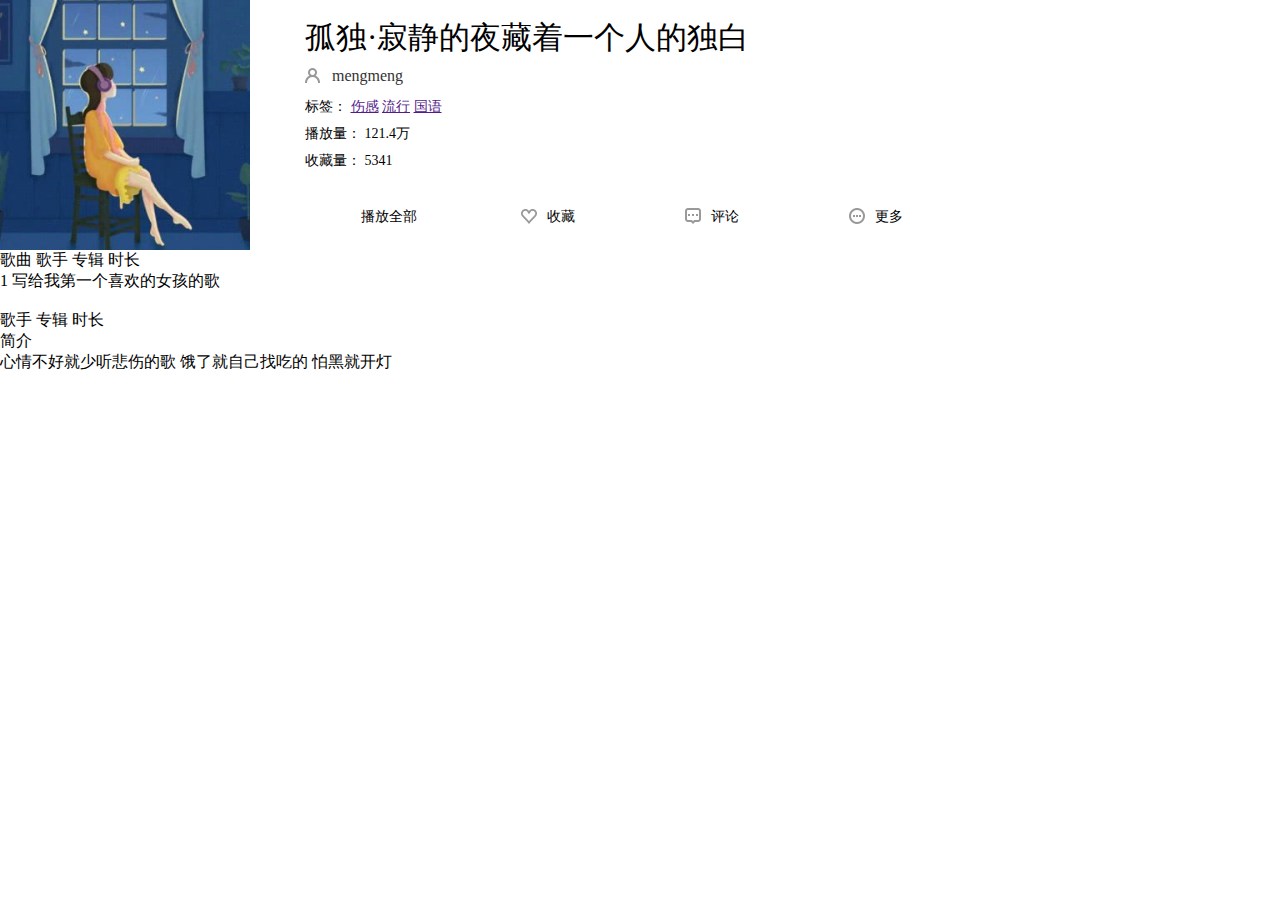
==== index.html @ f9630a02 "歌单落地页歌单info" ====
<!DOCTYPE html>
<html lang="en">
<head>
  <meta charset="UTF-8">
  <meta name="viewport" content="width=device-width, initial-scale=1.0">
  <title>QQ音乐-歌单</title>
  <link rel="stylesheet" href="./styles/paly-list.css">
</head>
<body>
  <div class="header"></div>

  <div class="container">
    <div class="song-list-info">
      <div class="cover"></div>
      <div class="info">
        <h1 class="song-list-name">孤独·寂静的夜藏着一个人的独白</h1>
        <p class="author">
          <i class="user-icon sprite-icon"></i>
          <span class="user-name"><a>mengmeng</a></span>
        </p>
        <div class="info-line">
          标签：
          <span class="value">
            <a href="">伤感</a>
            <a href="">流行</a>
            <a href="">国语</a>
          </span>
        </div>
        <div class="info-line">
          播放量：
          <span class="value">121.4万</span>
        </div>
        <div class="info-line">
          收藏量：
          <span class="value">5341</span>
        </div>
        <div class="button-line">
          <div class="btn">
            <i class="btn-icon player-icon sprite-icon"></i>
            <span class="btn-text">播放全部</span>
          </div>
          <div class="btn">
            <i class="btn-icon collect-icon sprite-icon"></i>
            <span class="btn-text">收藏</span>
          </div>
          <div class="btn">
            <i class="btn-icon comment-icon sprite-icon"></i>
            <span class="btn-text">评论</span>
          </div>
          <div class="btn">
            <i class="btn-icon more-icon sprite-icon"></i>
            <span class="btn-text">更多</span>
          </div>
        </div>
      </div>
    </div>
    <div class="song-list-content">
      <ul>
        <li>
          <span class="order"></span>
          <span class="song">歌曲</span>
          <span class="artist">歌手</span>
          <span class="album">专辑</span>
          <span class="time">时长</span>
        </li>
        <li>
          <span class="order">1</span>
          <span class="song">
            <span class="song-name">写给我第一个喜欢的女孩的歌</span>
            <i class="exclusive" title="独家"></i>
            <div class="menu-list">
              <a class="sprite-icon play-icon"></a>
              <a class="sprite-icon add-icon"></a>
              <a class="sprite-icon down-icon"></a>
              <a class="sprite-icon share-icon"></a>
            </div>
          </span>
          <span class="artist">歌手</span>
          <span class="album">专辑</span>
          <span class="time">时长</span>
        </li>
      </ul>
      <div class="desc">
        <p class="desc-title">简介</p>
        <p class="desc-content">心情不好就少听悲伤的歌 饿了就自己找吃的 怕黑就开灯</p>
      </div>
    </div>
  </div>

  <div class="footer"></div>
</body>
</html>
---- styles/paly-list.css ----
blockquote, body, button, dd, dl, dt, fieldset, form, h1, h2, h3, h4, h5, h6, hr, html, input, li, ol, p, pre, td, textarea, th, ul {
  margin: 0;
  padding: 0;
}
.sprite-icon{
  background-image: url(../images/icon_sprite.png);
  background-repeat: no-repeat;
  display: inline-block;
  vertical-align: -3px;
  margin-right: 6px;
}
  

.container{
  width: 1200px;
}
.song-list-info {
  position: relative;
}
.song-list-info::after{
  display: block;
  content: "";
  clear: both;
  height: 0;
  width: 0;
}
.song-list-info .cover {
  float: left;
  width: 250px;
  height: 250px;
  background-image: url(../images/300.jpg);
  background-size: cover;
  background-repeat: no-repeat;
  background-position: center center;
  margin-right: 55px;
}
.song-list-info .info{
  padding-top: 13px;
}
.song-list-info .info .song-list-name{
  color: #000;
  font-size: 31px;
  line-height: 50px;
  font-weight: 400;
  white-space: nowrap;
  overflow: hidden;
  text-overflow: ellipsis;
  max-width: 70%;
  margin-right: 10px;
}
.song-list-info .info .author{
  margin-bottom: 8px;
}
.song-list-info .info .author .user-name{
  color: #333;
  font-size: 16px;
}
.song-list-info .info .author .user-icon{
  display: inline-block;
  width: 16px;
  height: 16px;
  background-position: -20px -240px;
  margin: 5px 7px 0 0;
}
.song-list-info .info .info-line{
  height: 27px;
  line-height: 27px;
  width: 400px;
  white-space: nowrap;
  overflow: hidden;
  text-overflow: ellipsis;
  font-size: 14px;
}
.song-list-info .info .button-line{
  /* position: absolute; */
  /* bottom: 23px; */
  margin-top: 24px;
  font-size: 0;
}
.song-list-info .info .button-line .btn{
  display: inline-block;
  min-width: 122px;
  text-align: center;
  padding: 0 18px;

  border-radius: 2px;
  font-size: 14px;
  margin-right: 6px;

  height: 38px;
  line-height: 38px;
}
.song-list-info .info .button-line .btn .btn-icon{
  
}
.sprite-icon .player-icon{
  width: 13px;
  height: 16px;
  background-position: -80px -220px;
}
.sprite-icon.collect-icon{
  width: 16px;
  height: 16px;
  background-position: -60px 0;
  vertical-align: -4px;
}
.sprite-icon.comment-icon{
  width: 16px;
  height: 16px;
  background-position: -140px -120px;
}
.sprite-icon.more-icon{
  width: 16px;
  height: 16px;
  background-position: -20px -80px;
}
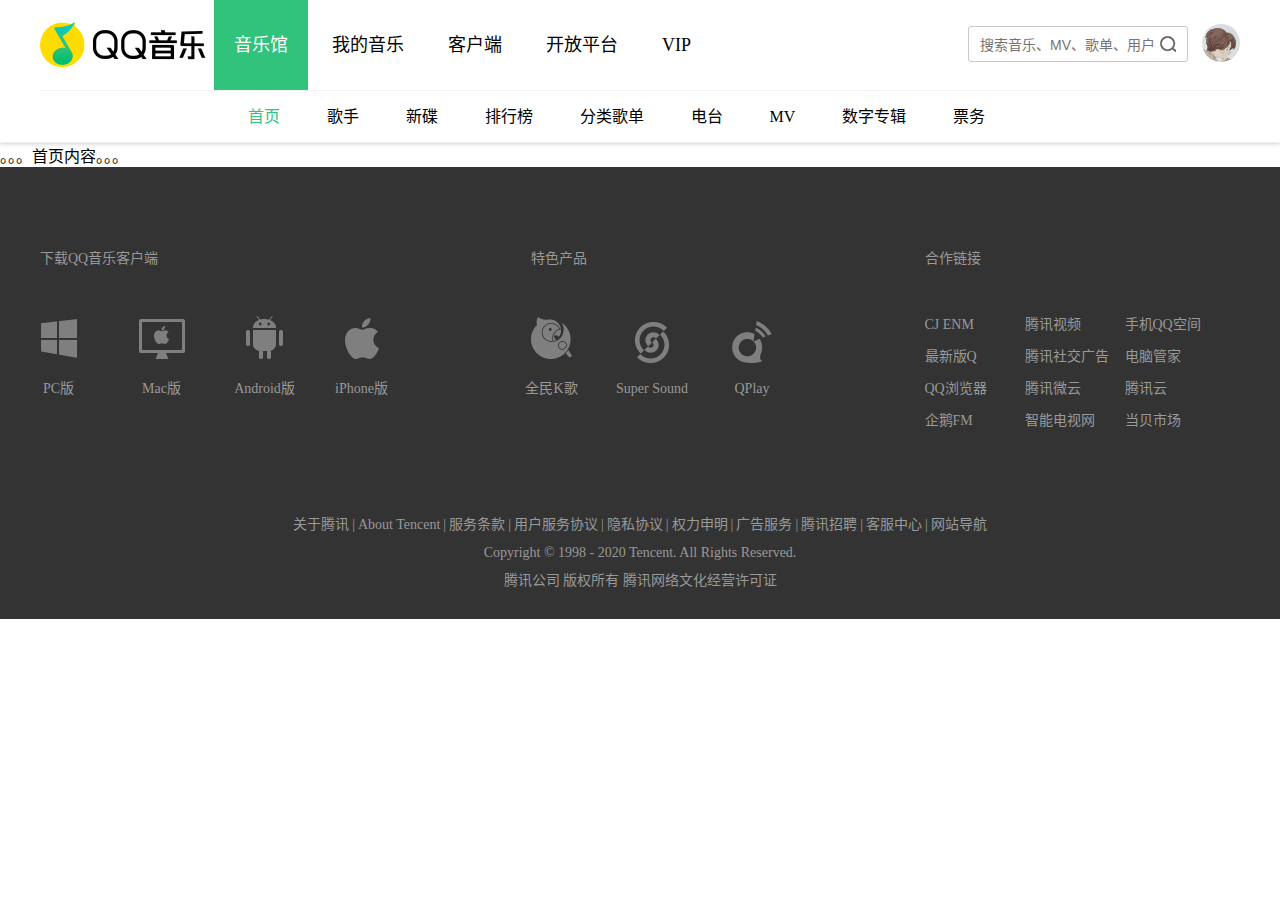
==== commit a317f811: "style btn" ====
--- a/index.html
+++ b/index.html
@@ -1,92 +1,119 @@
 <!DOCTYPE html>
-<html lang="en">
+<html lang="zh-CN">
 <head>
   <meta charset="UTF-8">
   <meta name="viewport" content="width=device-width, initial-scale=1.0">
-  <title>QQ音乐-歌单</title>
-  <link rel="stylesheet" href="./styles/paly-list.css">
+  <title>QQ音乐 | 爱生活-爱音乐</title>
+  <link rel="stylesheet" href="./styles/common.css">
+  <link rel="stylesheet" href="./styles/header.css">
+  <link rel="stylesheet" href="./styles/footer.css">
 </head>
 <body>
-  <div class="header"></div>
+  <nav>
+    <ol class="nav-container">
+      <li class="logo-container"></li>
+      <li class="selected">音乐馆</li>
+      <li>我的音乐</li>
+      <li>客户端</li>
+      <li>开放平台</li>
+      <li>VIP</li>
+      <div class="right-container">
+        <div class="search-container">
+          <input class="music-search" placeholder="搜索音乐、MV、歌单、用户"/>
+          <i class="search-icon"></i>
+        </div>
+        <span class="avatar"></span>
+      </div>
+    </ol>
+    <div class="second-banner">
+      <a href="" class="active">首页</a><a href="">歌手</a><a href="">新碟</a><a href="">排行榜</a><a href="">分类歌单</a><a href="">电台</a><a href="">MV</a><a href="">数字专辑</a><a href="">票务</a>
+    </div>
+  </nav>
 
   <div class="container">
-    <div class="song-list-info">
-      <div class="cover"></div>
-      <div class="info">
-        <h1 class="song-list-name">孤独·寂静的夜藏着一个人的独白</h1>
-        <p class="author">
-          <i class="user-icon sprite-icon"></i>
-          <span class="user-name"><a>mengmeng</a></span>
-        </p>
-        <div class="info-line">
-          标签：
-          <span class="value">
-            <a href="">伤感</a>
-            <a href="">流行</a>
-            <a href="">国语</a>
-          </span>
+    。。。首页内容。。。
+  </div>
+
+  <footer>
+    <div class="footer-container">
+      <div class="link">
+        <div class="block">
+          <h4>下载QQ音乐客户端</h4>
+          <div>
+            <ol class="app-list">
+              <li class="pc">
+                <i class="icon"></i>
+                <span>PC版</span>
+              </li>
+              <li class="mac">
+                <i class="icon"></i>
+                <span>Mac版</span>
+              </li>
+              <li class="android">
+                <i class="icon"></i>
+                <span>Android版</span>
+              </li>
+              <li class="iphone">
+                <i class="icon"></i>
+                <span>iPhone版</span>
+              </li>
+            </ol>
+          </div>
         </div>
-        <div class="info-line">
-          播放量：
-          <span class="value">121.4万</span>
+        <div class="block">
+          <h4>特色产品</h4>
+          <div>
+            <ol class="app-list">
+              <li class="k-song">
+                <i class="icon"></i>
+                <span>全民K歌</span>
+              </li>
+              <li class="super-sound">
+                <i class="icon"></i>
+                <span>Super Sound</span>
+              </li>
+              <li class="q-play">
+                <i class="icon"></i>
+                <span>QPlay</span>
+              </li>
+            </ol>
+          </div>
         </div>
-        <div class="info-line">
-          收藏量：
-          <span class="value">5341</span>
-        </div>
-        <div class="button-line">
-          <div class="btn">
-            <i class="btn-icon player-icon sprite-icon"></i>
-            <span class="btn-text">播放全部</span>
-          </div>
-          <div class="btn">
-            <i class="btn-icon collect-icon sprite-icon"></i>
-            <span class="btn-text">收藏</span>
-          </div>
-          <div class="btn">
-            <i class="btn-icon comment-icon sprite-icon"></i>
-            <span class="btn-text">评论</span>
-          </div>
-          <div class="btn">
-            <i class="btn-icon more-icon sprite-icon"></i>
-            <span class="btn-text">更多</span>
+        <div class="block">
+          <h4>合作链接</h4>
+          <div>
+            <ol class="link-list">
+              <li><a href="">CJ ENM</a></li>
+              <li><a href="">腾讯视频</a></li>
+              <li><a href="">手机QQ空间</a></li>
+              <li><a href="">最新版Q</a></li>
+              <li><a href="">腾讯社交广告</a></li>
+              <li><a href="">电脑管家</a></li>
+              <li><a href="">QQ浏览器</a></li>
+              <li><a href="">腾讯微云</a></li>
+              <li><a href="">腾讯云</a></li>
+              <li><a href="">企鹅FM</a></li>
+              <li><a href="">智能电视网</a></li>
+              <li><a href="">当贝市场</a></li>
+            </ol>
           </div>
         </div>
       </div>
-    </div>
-    <div class="song-list-content">
-      <ul>
-        <li>
-          <span class="order"></span>
-          <span class="song">歌曲</span>
-          <span class="artist">歌手</span>
-          <span class="album">专辑</span>
-          <span class="time">时长</span>
-        </li>
-        <li>
-          <span class="order">1</span>
-          <span class="song">
-            <span class="song-name">写给我第一个喜欢的女孩的歌</span>
-            <i class="exclusive" title="独家"></i>
-            <div class="menu-list">
-              <a class="sprite-icon play-icon"></a>
-              <a class="sprite-icon add-icon"></a>
-              <a class="sprite-icon down-icon"></a>
-              <a class="sprite-icon share-icon"></a>
-            </div>
-          </span>
-          <span class="artist">歌手</span>
-          <span class="album">专辑</span>
-          <span class="time">时长</span>
-        </li>
-      </ul>
-      <div class="desc">
-        <p class="desc-title">简介</p>
-        <p class="desc-content">心情不好就少听悲伤的歌 饿了就自己找吃的 怕黑就开灯</p>
+      <div class="about">
+        <p class="first-line">
+          <a href="">关于腾讯</a>|<a href="">About Tencent</a>|<a href="">服务条款</a>|<a href="">用户服务协议</a>|<a href="">隐私协议</a>|<a href="">权力申明</a>|<a href="">广告服务</a>|<a href="">腾讯招聘</a>|<a href="">客服中心</a>|<a href="">网站导航</a>
+        </p>
+        <p>
+          Copyright © 1998 - 2020 Tencent. All Rights Reserved.
+        </p>
+        <p>
+          <a href="">腾讯公司</a>
+          <a href="">版权所有</a>
+          <a href="">腾讯网络文化经营许可证</a>
+        </p>
       </div>
     </div>
-  </div>
+  </footer>
 
-  <div class="footer"></div>
 </body>
 </html>--- a/styles/common.css
+++ b/styles/common.css
@@ -0,0 +1,56 @@
+/* =============公共样式=========== */
+/* 基础样式 */
+html, body {
+  padding: 0;
+  margin: 0;
+  min-width: 1200px;
+}
+div, p, input, ul, ol, input, li, span, h1, h2, h3, h4, h5, h6, nav, footer, i {
+  box-sizing: border-box;
+  margin: 0;
+  padding: 0;
+  list-style: none;
+}
+/*  链接样式 */
+a, a:visited{
+  color: #000;
+  text-decoration: none;
+}
+a:hover, a:active, a.active{
+  color: #31c27c;
+}
+
+/* 雪碧图icon */
+.sprite-icon{
+  background-image: url(../images/icon_sprite.png);
+  background-repeat: no-repeat;
+  display: inline-block;
+  vertical-align: -3px;
+  margin-right: 6px;
+}
+
+/* 按钮*/
+.mm-btn{
+  padding: 0 18px;
+  font-size: 14px;
+  border-radius: 2px;
+  cursor: pointer;
+}
+.green-btn{
+  color: white;
+  border: 1px solid #31c27c;
+  background-color: #31c27c;
+}
+.green-btn:hover{
+  background-color: #2caf6f;
+  border-color: #2caf6f;
+}
+.white-btn{
+  border: 1px solid #c9c9c9;
+  color: #000;
+}
+.white-btn:hover{
+  background-color: #ededed;
+  color: #333;
+}
+
--- a/styles/header.css
+++ b/styles/header.css
@@ -0,0 +1,103 @@
+nav{
+  background: #fff;
+  position: sticky;
+  top: 0;
+  z-index: 2;
+  /* box-shadow: 0 0 20px rgba(255, 255, 255, 1); */
+  box-shadow: 0 0 5px rgba(100, 100, 100, 0.4);
+  border-bottom: 1px solid rgba(221, 221, 221, 0.5);
+}
+nav .nav-container{
+  width: 1200px;
+  height: 90px;
+  margin: 0 auto;
+}
+nav .nav-container .selected {
+  background-color: #31c27c;
+  color: #fff !important;
+}
+nav .nav-container .logo-container{
+  width: 170px;
+  vertical-align: top;
+  background-image: url(../images/qq-logo.png);
+  background-size: 170px 46px;
+  background-repeat: no-repeat;
+  background-position: 0 center;
+}
+nav .nav-container li{
+  display: inline-block;
+  height: 100%;
+  padding: 0 20px;
+  font-size: 18px;
+  line-height: 90px;
+  cursor: pointer;
+}
+nav .nav-container li:hover{
+  color: #31c27c;
+}
+nav .nav-container .right-container{
+  float: right;
+  height: 100%;
+  line-height: 90px;
+}
+nav .nav-container .right-container .search-container{
+  display: inline-block;
+  border: 1px solid #c9c9c9;
+  padding: 0 33px 0 11px;
+  line-height: 36px;
+  height: 36px;
+  margin-top: 26px;
+  position: relative;
+  border-radius: 3px;
+  background-color: #fff;
+}
+.search-container input{
+  width: 174px;
+  height: 36px;
+  border: 0 none;
+  font-size: 14px;
+  background: 0 0;
+  line-height: 1.5;
+  color: #000;
+  outline: none;
+
+}
+.search-container .search-icon{
+  display: inline-block;
+  position: absolute;
+  top: 50%;
+  right: 11px;
+  margin-top: -8px;
+  width: 16px;
+  height: 16px;
+  background-position: 0 -40px;
+  background-image: url(../images/icon_sprite.png);
+}
+.search-container input:focus {
+  outline-offset: -2px;
+}
+.right-container .avatar{
+  display: inline-block;
+  margin-top: 24px;
+  margin-left: 10px;
+  height: 38px;
+  width: 38px;
+  vertical-align: top;
+  background-image: url(../images/avatar.jpg);
+  background-size: cover;
+  border-radius: 50%;
+  cursor: pointer;
+}
+nav .second-banner {
+  border-top: 1px solid #f2f2f2;
+  line-height: 51px;
+  width: 1200px;
+  margin: 0 auto;
+  text-align: center;
+}
+nav .second-banner a{
+  display: inline-block;
+  height: 50px;
+  line-height: 50px;
+  margin-right: 47px;
+}--- a/styles/footer.css
+++ b/styles/footer.css
@@ -0,0 +1,127 @@
+footer{
+  background-color: #333;
+  color: #999;
+  font-size: 14px;
+}
+footer a,footer a:visited {
+  color: #999;
+}
+footer a:hover, a:active {
+  color: #31c27c;
+}
+footer .footer-container{
+  width: 1200px;
+  margin: 0 auto;
+}
+
+.link .block{
+  display: inline-block;
+  vertical-align: top;
+}
+.link .block h4{
+  padding: 80px 0 46px;
+  font-weight: normal;
+}
+.app-list li:hover{
+  color: #31c27c;
+}
+.app-list .icon{
+  height: 48px;
+  display: inline-block;
+  margin: 0 29px 12px;
+  background-image: url(../images/footer.png);
+}
+.app-list .pc, .app-list .k-song{
+  margin-left: -29px;
+}
+.app-list {
+  margin-right: 120px;
+}
+.app-list li{
+  display: inline-block;
+}
+.app-list i {
+  display: block;
+}
+.app-list span {
+  display: block;
+  text-align: center;
+}
+
+.app-list li.pc .icon{
+  width: 37px;
+  background-position: -2px 0;
+}
+.app-list li.pc:hover .icon{
+  background-position: -2px -49px;
+}
+.app-list li.mac .icon{
+  width: 46px;
+  background-position: -92px 0;
+}
+.app-list li.mac:hover .icon{
+  background-position: -92px -49px;
+}
+
+.app-list li.android .icon{
+  width: 37px;
+  background-position: -190px 0;
+}
+.app-list li.android:hover .icon{
+  background-position: -190px -49px;
+}
+
+.app-list li.iphone .icon{
+  width: 34px;
+  background-position: -279px 0;
+}
+.app-list li.iphone:hover .icon{
+  background-position: -279px -49px;
+}
+
+.app-list li.k-song .icon{
+  width: 41px;
+  background-position: -370px 0;
+}
+.app-list li.k-song:hover .icon{
+  background-position: -370px -49px;
+}
+
+.app-list li.super-sound .icon{
+  width: 37px;
+  background-position: -463px 0;
+}
+.app-list li.super-sound:hover .icon{
+  background-position: -463px -49px;
+}
+
+.app-list li.q-play .icon{
+  width: 40px;
+  background-position: -563px 0;
+}
+.app-list li.q-play:hover .icon{
+  background-position: -563px -49px;
+}
+
+footer .link-list {
+  width: 300px;
+  font-size: 0;
+}
+footer .link-list li{
+  font-size: 14px;
+  display: inline-block;
+  width: 100px;
+  margin-bottom: 12px;
+}
+
+
+footer .about{
+  margin-top: 46px;
+  padding: 24px 0;
+  text-align: center;
+  line-height: 28px;
+}
+footer .about .first-line a{
+  /* display: inline-block; */
+  margin: 0 3px;
+}
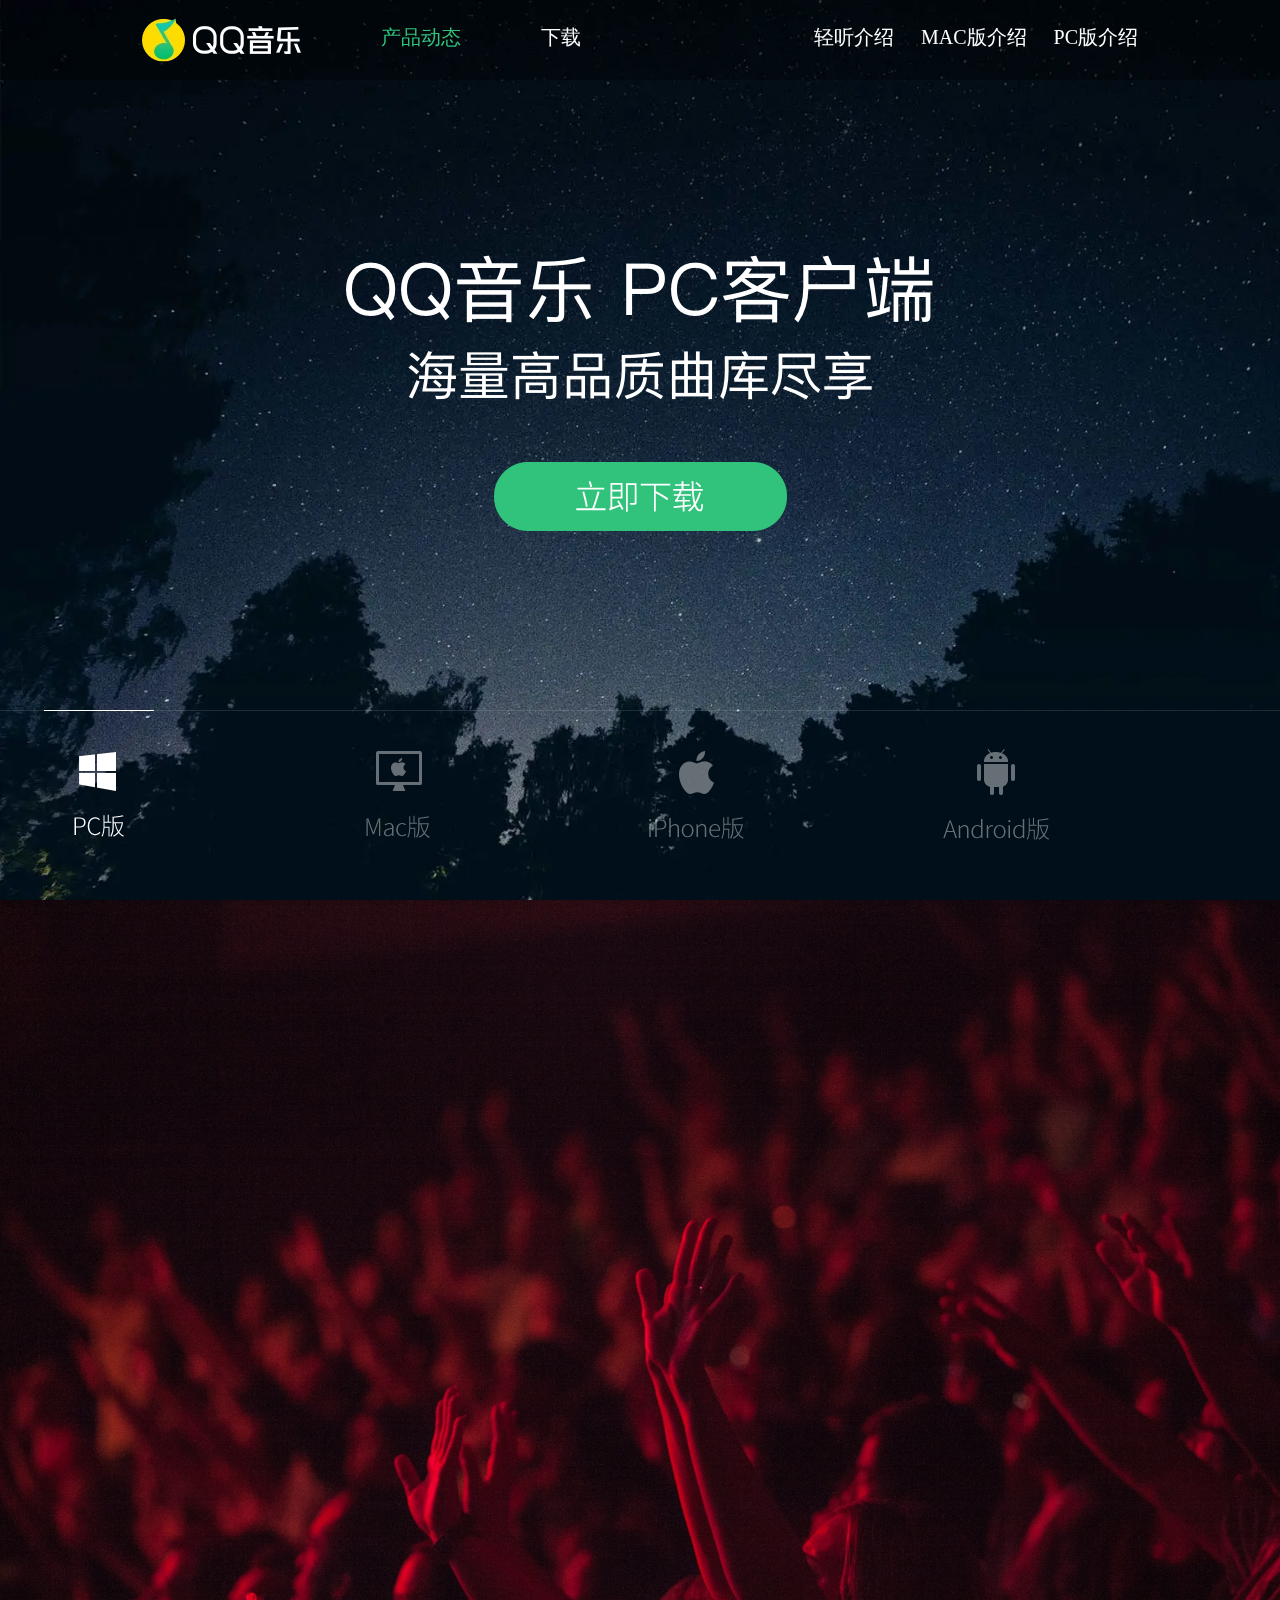
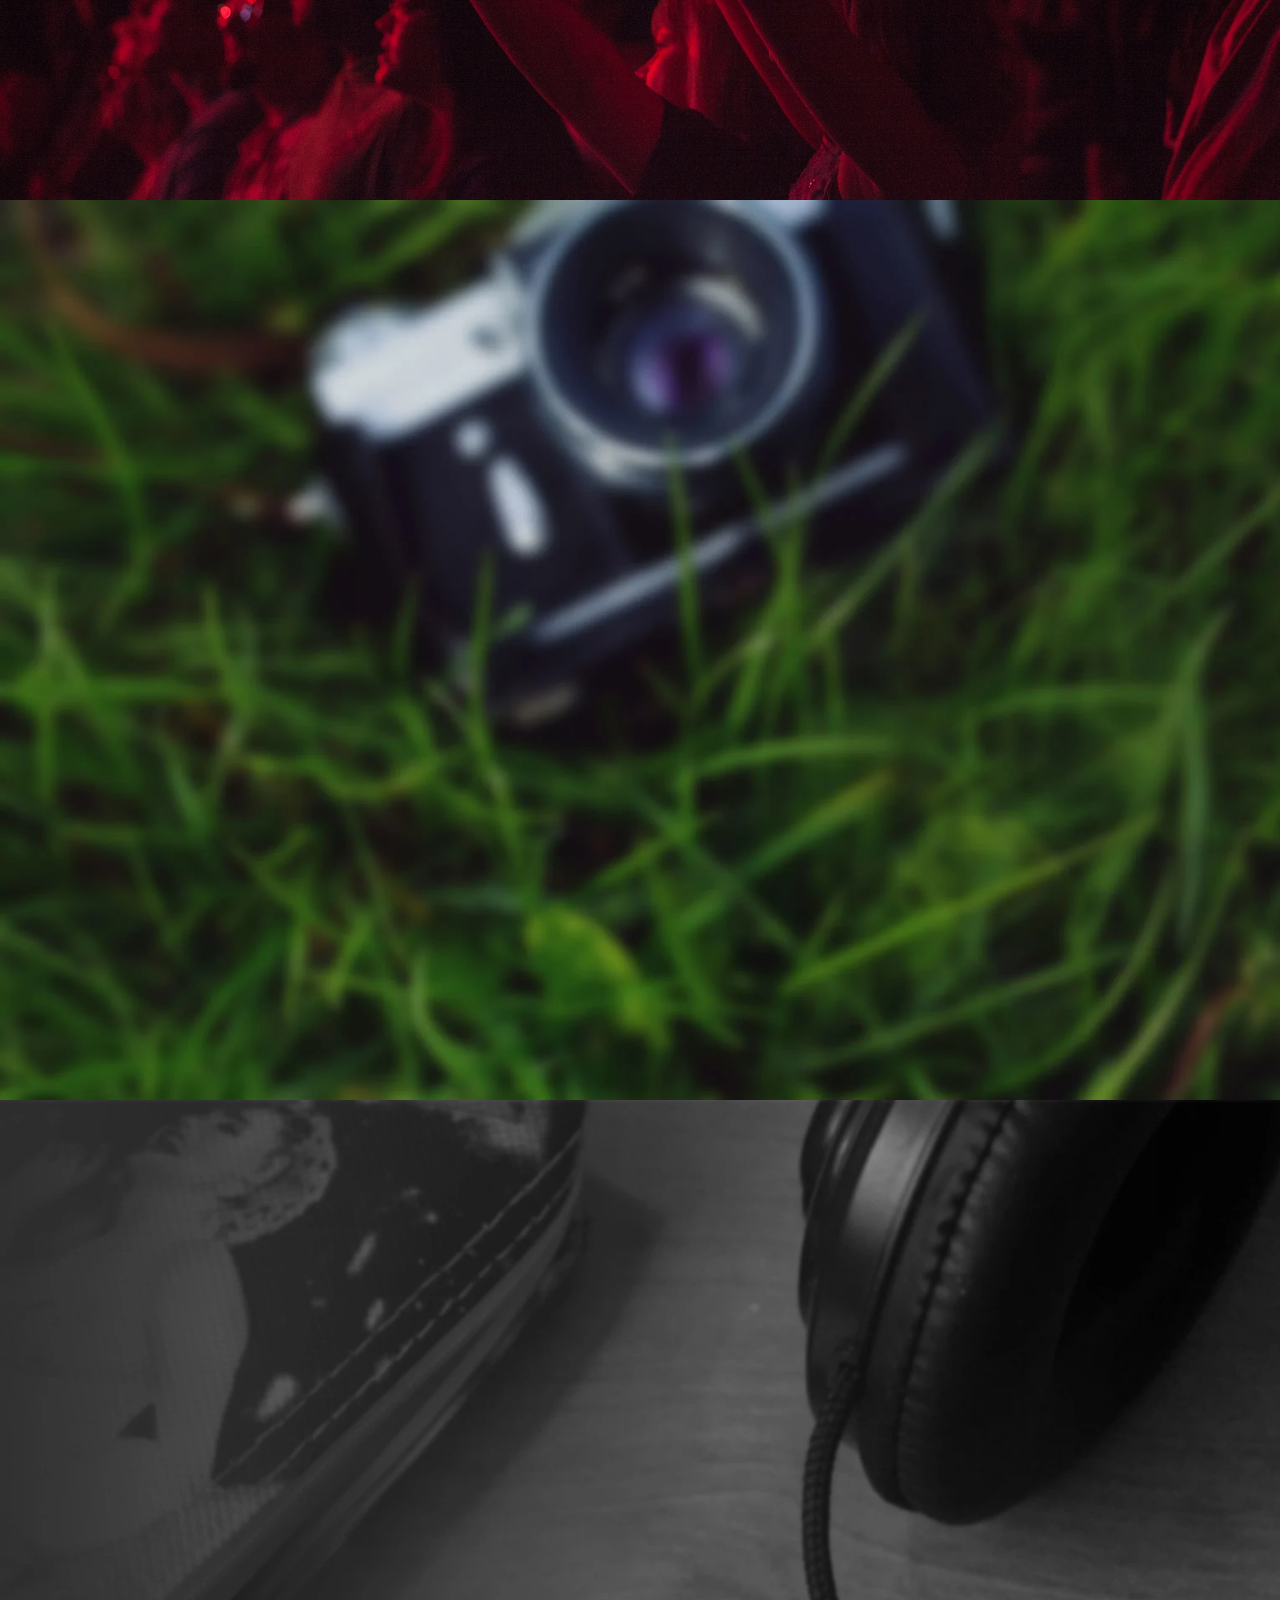
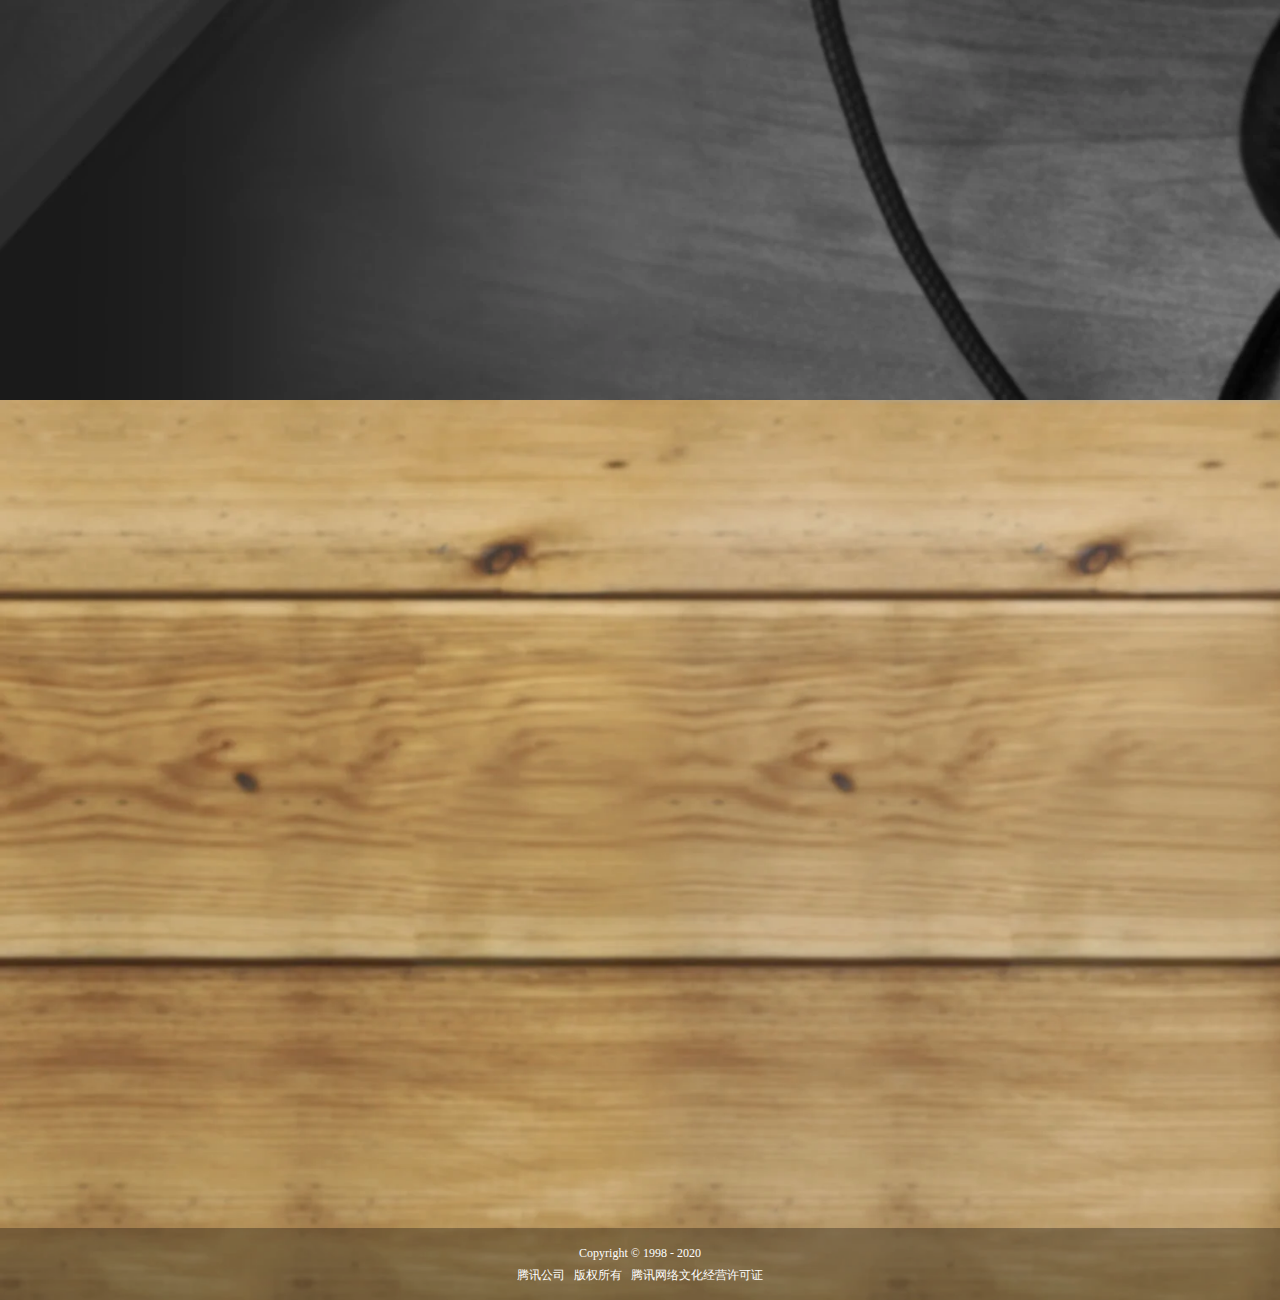
==== commit de06df8b: "下载页首屏完成" ====
--- a/index.html
+++ b/index.html
@@ -1,119 +1,46 @@
 <!DOCTYPE html>
-<html lang="zh-CN">
+<html lang="en">
 <head>
   <meta charset="UTF-8">
   <meta name="viewport" content="width=device-width, initial-scale=1.0">
-  <title>QQ音乐 | 爱生活-爱音乐</title>
+  <title>QQ音乐下载</title>
   <link rel="stylesheet" href="./styles/common.css">
-  <link rel="stylesheet" href="./styles/header.css">
-  <link rel="stylesheet" href="./styles/footer.css">
+  <link rel="stylesheet" href="./styles/index.css">
 </head>
 <body>
-  <nav>
-    <ol class="nav-container">
-      <li class="logo-container"></li>
-      <li class="selected">音乐馆</li>
-      <li>我的音乐</li>
-      <li>客户端</li>
-      <li>开放平台</li>
-      <li>VIP</li>
-      <div class="right-container">
-        <div class="search-container">
-          <input class="music-search" placeholder="搜索音乐、MV、歌单、用户"/>
-          <i class="search-icon"></i>
-        </div>
-        <span class="avatar"></span>
-      </div>
-    </ol>
-    <div class="second-banner">
-      <a href="" class="active">首页</a><a href="">歌手</a><a href="">新碟</a><a href="">排行榜</a><a href="">分类歌单</a><a href="">电台</a><a href="">MV</a><a href="">数字专辑</a><a href="">票务</a>
+  <div class="header">
+    <div class="menu-container">
+      <a class="top-logo"></a>
+      <a class="menu-nav green">产品动态</a>
+      <a class="menu-nav">下载</a>
+      <a class="menu-home">PC版介绍</a>
+      <a class="menu-home">MAC版介绍</a>
+      <a class="menu-home">轻听介绍</a>
     </div>
-  </nav>
-
-  <div class="container">
-    。。。首页内容。。。
   </div>
-
-  <footer>
-    <div class="footer-container">
-      <div class="link">
-        <div class="block">
-          <h4>下载QQ音乐客户端</h4>
-          <div>
-            <ol class="app-list">
-              <li class="pc">
-                <i class="icon"></i>
-                <span>PC版</span>
-              </li>
-              <li class="mac">
-                <i class="icon"></i>
-                <span>Mac版</span>
-              </li>
-              <li class="android">
-                <i class="icon"></i>
-                <span>Android版</span>
-              </li>
-              <li class="iphone">
-                <i class="icon"></i>
-                <span>iPhone版</span>
-              </li>
-            </ol>
-          </div>
-        </div>
-        <div class="block">
-          <h4>特色产品</h4>
-          <div>
-            <ol class="app-list">
-              <li class="k-song">
-                <i class="icon"></i>
-                <span>全民K歌</span>
-              </li>
-              <li class="super-sound">
-                <i class="icon"></i>
-                <span>Super Sound</span>
-              </li>
-              <li class="q-play">
-                <i class="icon"></i>
-                <span>QPlay</span>
-              </li>
-            </ol>
-          </div>
-        </div>
-        <div class="block">
-          <h4>合作链接</h4>
-          <div>
-            <ol class="link-list">
-              <li><a href="">CJ ENM</a></li>
-              <li><a href="">腾讯视频</a></li>
-              <li><a href="">手机QQ空间</a></li>
-              <li><a href="">最新版Q</a></li>
-              <li><a href="">腾讯社交广告</a></li>
-              <li><a href="">电脑管家</a></li>
-              <li><a href="">QQ浏览器</a></li>
-              <li><a href="">腾讯微云</a></li>
-              <li><a href="">腾讯云</a></li>
-              <li><a href="">企鹅FM</a></li>
-              <li><a href="">智能电视网</a></li>
-              <li><a href="">当贝市场</a></li>
-            </ol>
-          </div>
-        </div>
-      </div>
-      <div class="about">
-        <p class="first-line">
-          <a href="">关于腾讯</a>|<a href="">About Tencent</a>|<a href="">服务条款</a>|<a href="">用户服务协议</a>|<a href="">隐私协议</a>|<a href="">权力申明</a>|<a href="">广告服务</a>|<a href="">腾讯招聘</a>|<a href="">客服中心</a>|<a href="">网站导航</a>
-        </p>
-        <p>
-          Copyright © 1998 - 2020 Tencent. All Rights Reserved.
-        </p>
-        <p>
-          <a href="">腾讯公司</a>
-          <a href="">版权所有</a>
-          <a href="">腾讯网络文化经营许可证</a>
-        </p>
-      </div>
+  <div class="full-screen first">
+    <h2 class="mod-title download-sprite"></h2>
+    <a class="download-sprite btn"></a>
+    <div class="download-list">
+      <div class="divider"></div>
+      <a class="down-btn download-sprite win-btn current"></a>
+      <a class="down-btn download-sprite mac-btn"></a>
+      <a class="down-btn download-sprite iphone-btn"></a>
+      <a class="down-btn download-sprite android-btn"></a>
     </div>
-  </footer>
-
+  </div>
+  <div class="full-screen count"></div>
+  <div class="full-screen share"></div>
+  <div class="full-screen recommend"></div>
+  <div class="full-screen platform">
+    <div class="footer">
+      <p>Copyright © 1998 - 2020</p>
+      <p>
+        腾讯公司
+        <a>版权所有</a>
+        <a>腾讯网络文化经营许可证</a>
+      </p>
+    </div>
+  </div>
 </body>
 </html>--- a/styles/common.css
+++ b/styles/common.css
@@ -15,6 +15,7 @@
 a, a:visited{
   color: #000;
   text-decoration: none;
+  cursor: pointer;
 }
 a:hover, a:active, a.active{
   color: #31c27c;
@@ -27,6 +28,9 @@
   display: inline-block;
   vertical-align: -3px;
   margin-right: 6px;
+}
+.list-menu-icon{
+  background-image: url(../images/icon_list_menu.png);
 }
 
 /* 按钮*/
@@ -54,3 +58,44 @@
   color: #333;
 }
 
+/* 下载浮窗样式 */
+.pop-guide{
+  position: fixed;
+  top: 164px;
+  right: 40px;
+  z-index: 1001;
+  padding: 18px;
+  border-radius: 4px;
+  box-shadow: 0 3px 5px rgba(0,0,0,.07);
+  background-color: #fff;
+}
+.pop-guide .popup-guide-logo{
+  display: block;
+  margin: 0 auto 9px;
+  width: 102px;
+}
+.pop-guide .popup-guide-txt{
+  margin-bottom: 10px;
+  font-size: 16px;
+  color: #a6a6a6;
+  text-align: center;
+}
+.pop-guide .green-btn{
+  text-align: center;
+  display: block;
+  margin: 0 auto;
+  width: 130px;
+  height: 26px;
+  border-radius: 26px;
+  line-height: 26px;
+  font-size: 15px;
+}
+.pop-guide .green-btn .sprite-icon{
+  display: inline-block;
+  margin-right: 4px;
+  vertical-align: -1px;
+  width: 13px;
+  height: 14px;
+  background-position: -160px -320px;
+}
+
--- a/styles/index.css
+++ b/styles/index.css
@@ -0,0 +1,165 @@
+html, body{
+  height: 100%;
+  width: 100%;
+}
+.full-screen{
+  height: 100%;
+  min-height: 600px;
+  width: 100%;
+  background-size: cover;
+  position: relative;
+}
+a{
+  color: white;
+}
+.download-sprite{
+  background-image: url(../images/download/download-sprite.png);
+}
+.green{
+  color: #31c27c;
+}
+.first{
+  background-image: url(../images/download/banner_pc.webp);
+}
+.count{
+  background-image: url(../images/download/8628.jpg);
+}
+.share{
+  background-image: url(../images/download/bg_lyric.webp);
+}
+.recommend{
+  background-image: url(../images/download/bg_like.webp);
+}
+.platform{
+  background-image: url(../images/download/bg_synchro.webp);
+}
+.header{
+  position: fixed;
+  top: 0;
+  left: 0;
+  width: 100%;
+  height: 80px;
+  background: rgba(0,0,0,.3);
+  z-index: 3;
+  color: white;
+}
+.header .menu-container{
+  position: relative;
+  margin: 17px auto;
+  width: 996px;
+  height: 46px;
+}
+.header .top-logo{
+  display: block;
+  float: left;
+  width: 159px;
+  height: 46px;
+  margin-right: 80px;
+  background: url(../images/logo.webp) 0 0 no-repeat;
+}
+.header .menu-nav{
+  float: left;
+  font-size: 20px;
+  margin-right: 80px;
+  line-height: 40px;
+}
+.header .menu-home{
+  float: right;
+  display: block;
+  float: right;
+  margin-left: 27px;
+  line-height: 40px;
+  font-size: 20px;
+}
+.footer{
+  position: absolute;
+  background: rgba(0,0,0,.3);
+  bottom: 0;
+  width: 100%;
+  height: 72px;
+  padding: 14px 0;
+}
+.footer p{
+  text-align: center;
+  height: 22px;
+  line-height: 22px;
+  color: white;
+  font-size: 12px;
+}
+.footer p a{
+  margin-left: 6px;
+}
+
+.first .mod-title{
+  position: absolute;
+  top: 50%;
+  left: 50%;
+  margin-left: -294px;
+  margin-top: -195px;
+  width: 587px;
+  height: 145px;
+  background-position: 0 -312px;
+}
+.first .btn{
+  position: absolute;
+  top: 50%;
+  left: 50%;
+  margin-top: 12px;
+  margin-left: -146px;
+  width: 293px;
+  height: 69px;
+  text-indent: -99em;
+  z-index: 9;
+  background-position: -416px -859px;
+}
+.first .download-list{
+  position: absolute;
+  bottom: 0;
+  left: 0;
+  width: 100%;
+  height: 190px;
+  text-align: center;
+}
+.download-list .divider{
+  position: absolute;
+  top: 0;
+  left: 0;
+  width: 100%;
+  height: 1px;
+  background-color: #fff;
+  opacity: .12;
+}
+.download-list .down-btn{
+  position: relative;
+  display: inline-block;
+  width: 110px;
+  height: 170px;
+  margin-right: 185px;
+  vertical-align: top;
+  opacity: .4;
+}
+.download-list .down-btn.current{
+  opacity: 1;
+}
+.download-list .down-btn.current::after{
+  position: absolute;
+  display: block;
+  content: "";
+  top: 0;
+  left: 0;
+  width: 100%;
+  height: 1px;
+  background-color: #fff;
+}
+.down-btn.win-btn{
+  background-position: -366px -940px;
+}
+.down-btn.mac-btn{
+  background-position: -244px -940px;
+}
+.down-btn.iphone-btn{
+  background-position: -122px -940px;
+}
+.down-btn.android-btn{
+  background-position: 0 -940px;
+}
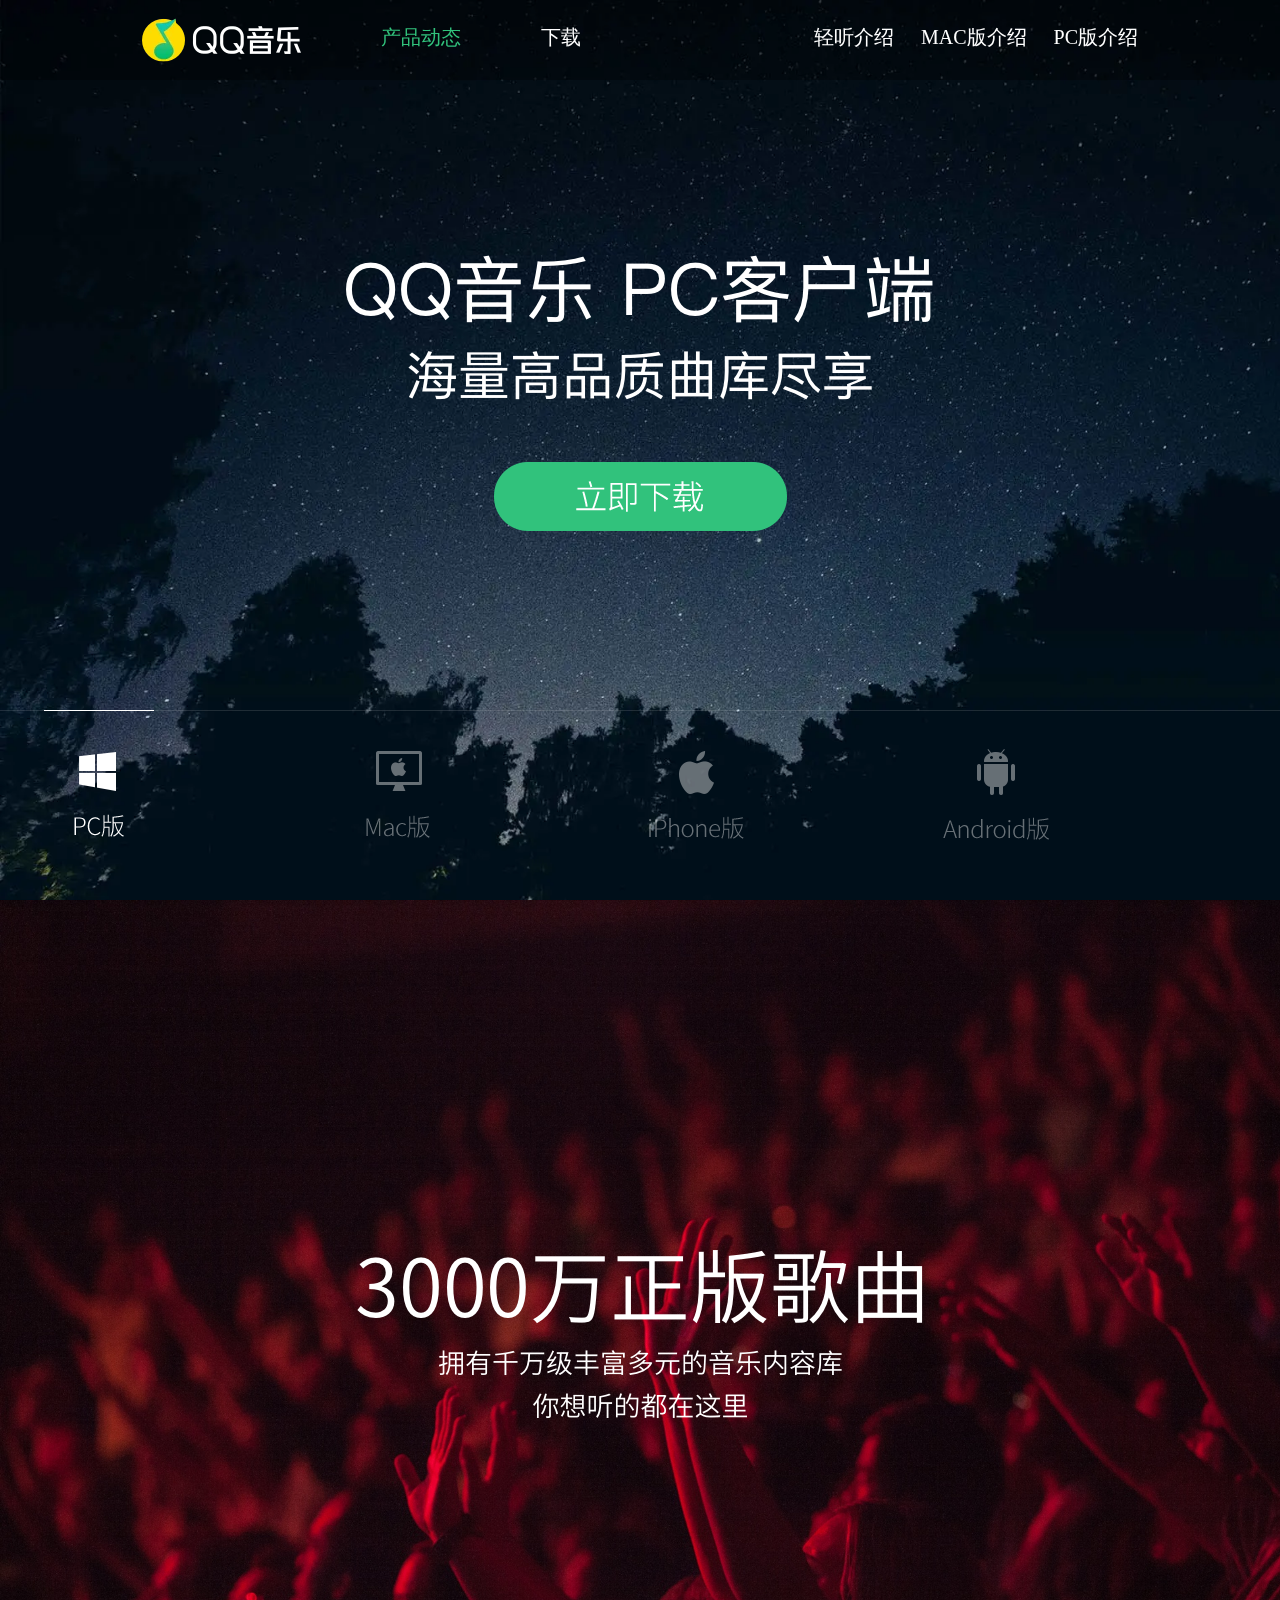
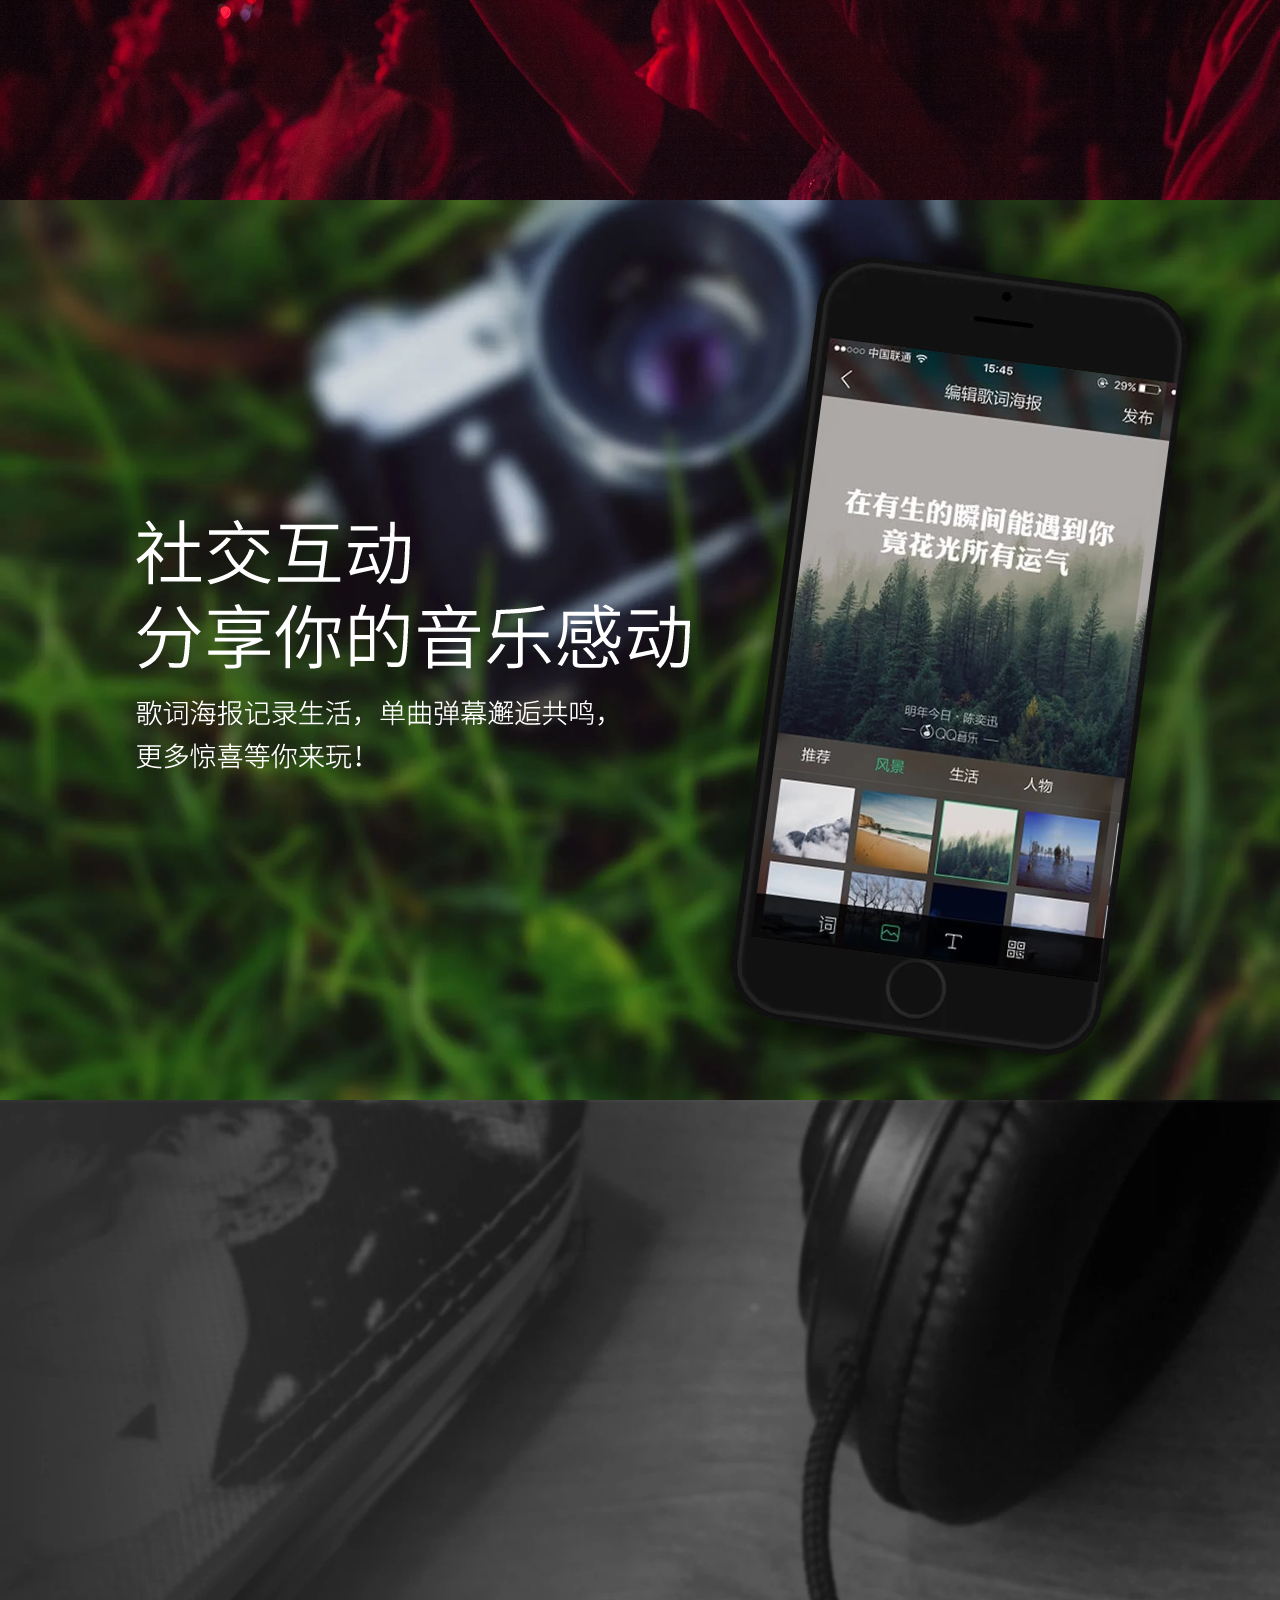
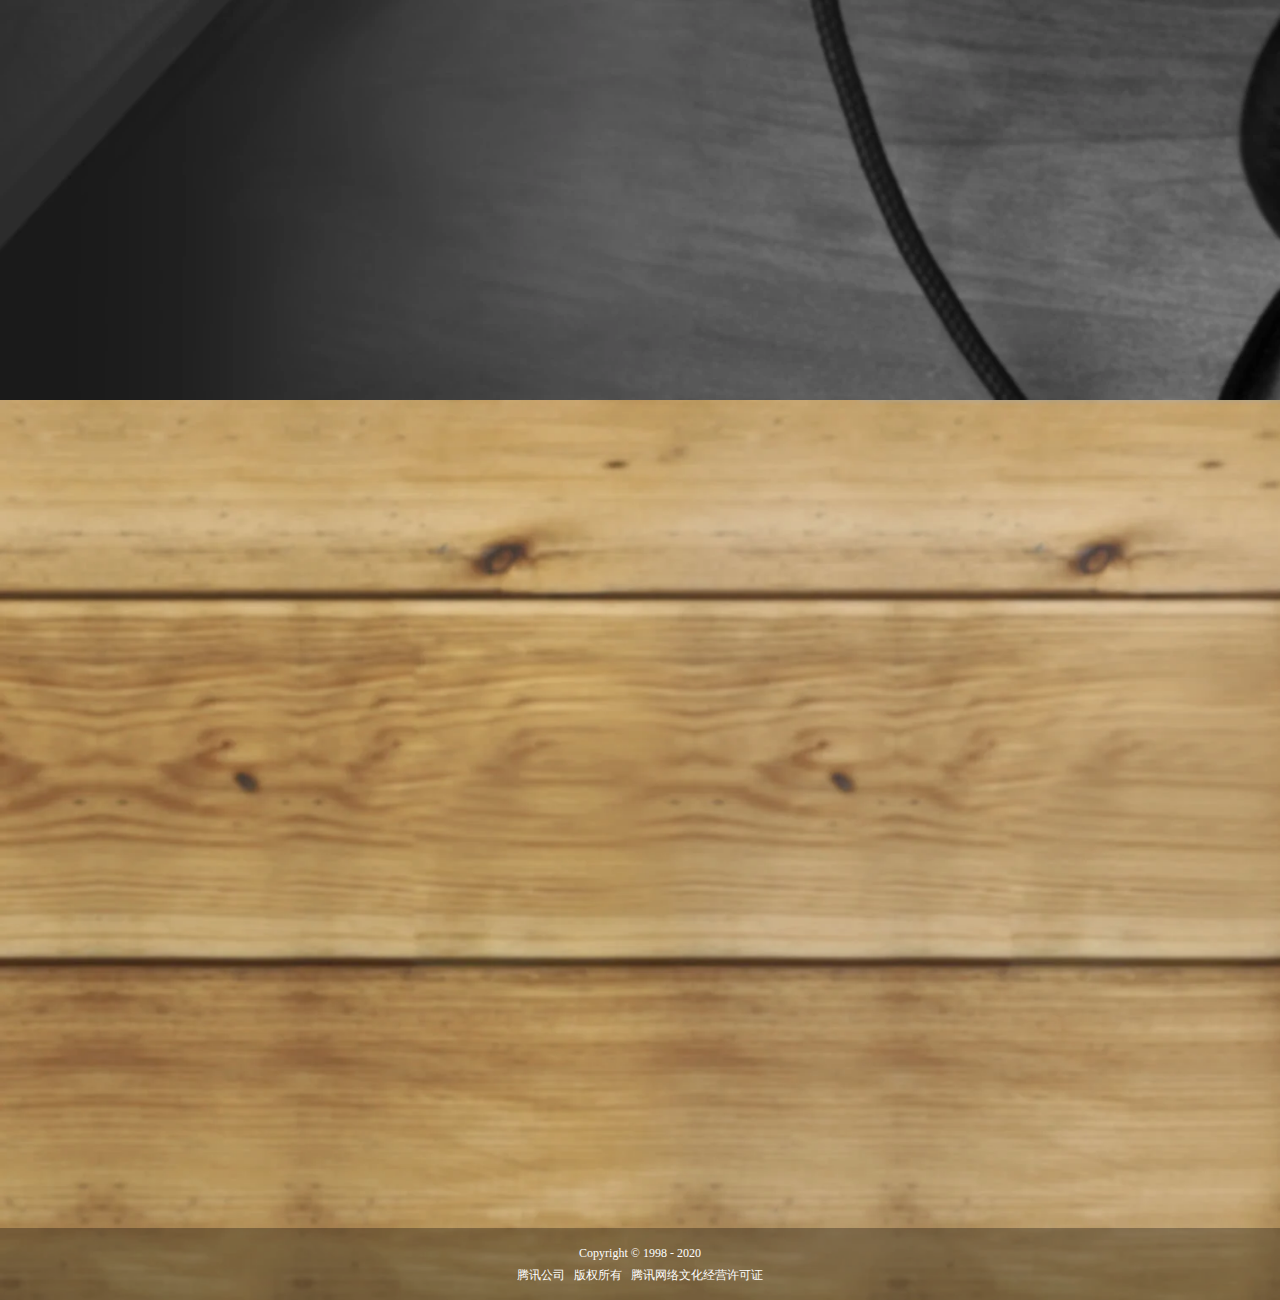
==== commit 5cca12df: "下载页第二、三屏完成" ====
--- a/index.html
+++ b/index.html
@@ -29,8 +29,18 @@
       <a class="down-btn download-sprite android-btn"></a>
     </div>
   </div>
-  <div class="full-screen count"></div>
-  <div class="full-screen share"></div>
+  <div class="full-screen count">
+    <h2 class="download-sprite count-title"></h2>
+    <p class="download-sprite count-desc"></p>
+  </div>
+  <div class="full-screen share">
+    <h2 class="download-sprite share-title"></h2>
+    <p class="download-sprite share-desc"></p>
+    <div class="phone-container">
+      <div class="phone"></div>
+      <div class="lyric"></div>
+    </div>
+  </div>
   <div class="full-screen recommend"></div>
   <div class="full-screen platform">
     <div class="footer">
--- a/styles/index.css
+++ b/styles/index.css
@@ -40,7 +40,7 @@
   width: 100%;
   height: 80px;
   background: rgba(0,0,0,.3);
-  z-index: 3;
+  z-index: 10086;
   color: white;
 }
 .header .menu-container{
@@ -138,7 +138,8 @@
   vertical-align: top;
   opacity: .4;
 }
-.download-list .down-btn.current{
+.download-list .down-btn.current,
+.download-list .down-btn:hover{
   opacity: 1;
 }
 .download-list .down-btn.current::after{
@@ -163,3 +164,71 @@
 .down-btn.android-btn{
   background-position: 0 -940px;
 }
+
+.count .count-title{
+  position: absolute;
+  top: 50%;
+  left: 50%;
+  margin-left: -283px;
+  margin-top: -100px;
+  width: 566px;
+  height: 74px;
+  background-position: -556px -630px;
+}
+.count .count-desc{
+  position: absolute;
+  top: 50%;
+  left: 50%;
+  margin-top: 0;
+  margin-left: -202px;
+  width: 404px;
+  height: 69px;
+  background-position: 0 -859px;
+}
+
+.share .share-title{
+  position: absolute;
+  top: 50%;
+  left: 50%;
+  margin-left: -504px;
+  margin-top: -130px;
+  width: 554px;
+  height: 149px;
+  background-position: 0 -469px;
+}
+.share .share-desc{
+  position: absolute;
+  top: 50%;
+  left: 50%;
+  margin-left: -504px;
+  margin-top: 50px;
+  width: 468px;
+  height: 69px;
+  background-position: -636px -493px;
+}
+.share .phone-container{
+  position: absolute;
+  top: 50%;
+  left: 50%;
+  margin-left: 50px;
+  margin-top: -430px;
+  width: 580px;
+  height: 892px;
+}
+.share .phone-container .phone{
+  position: absolute;
+  top: 0;
+  left: 0;
+  width: 580px;
+  height: 892px;
+  background-image: url(../images/download/lyric_phonebox.webp);
+}
+.share .phone-container .lyric{
+  position: absolute;
+  transform: rotate(7.5deg);
+  top: 138px;
+  left: 99px;
+  width: 350px;
+  height: 604px;
+  background-image: url(../images/download/lyric_phone2.webp);
+}
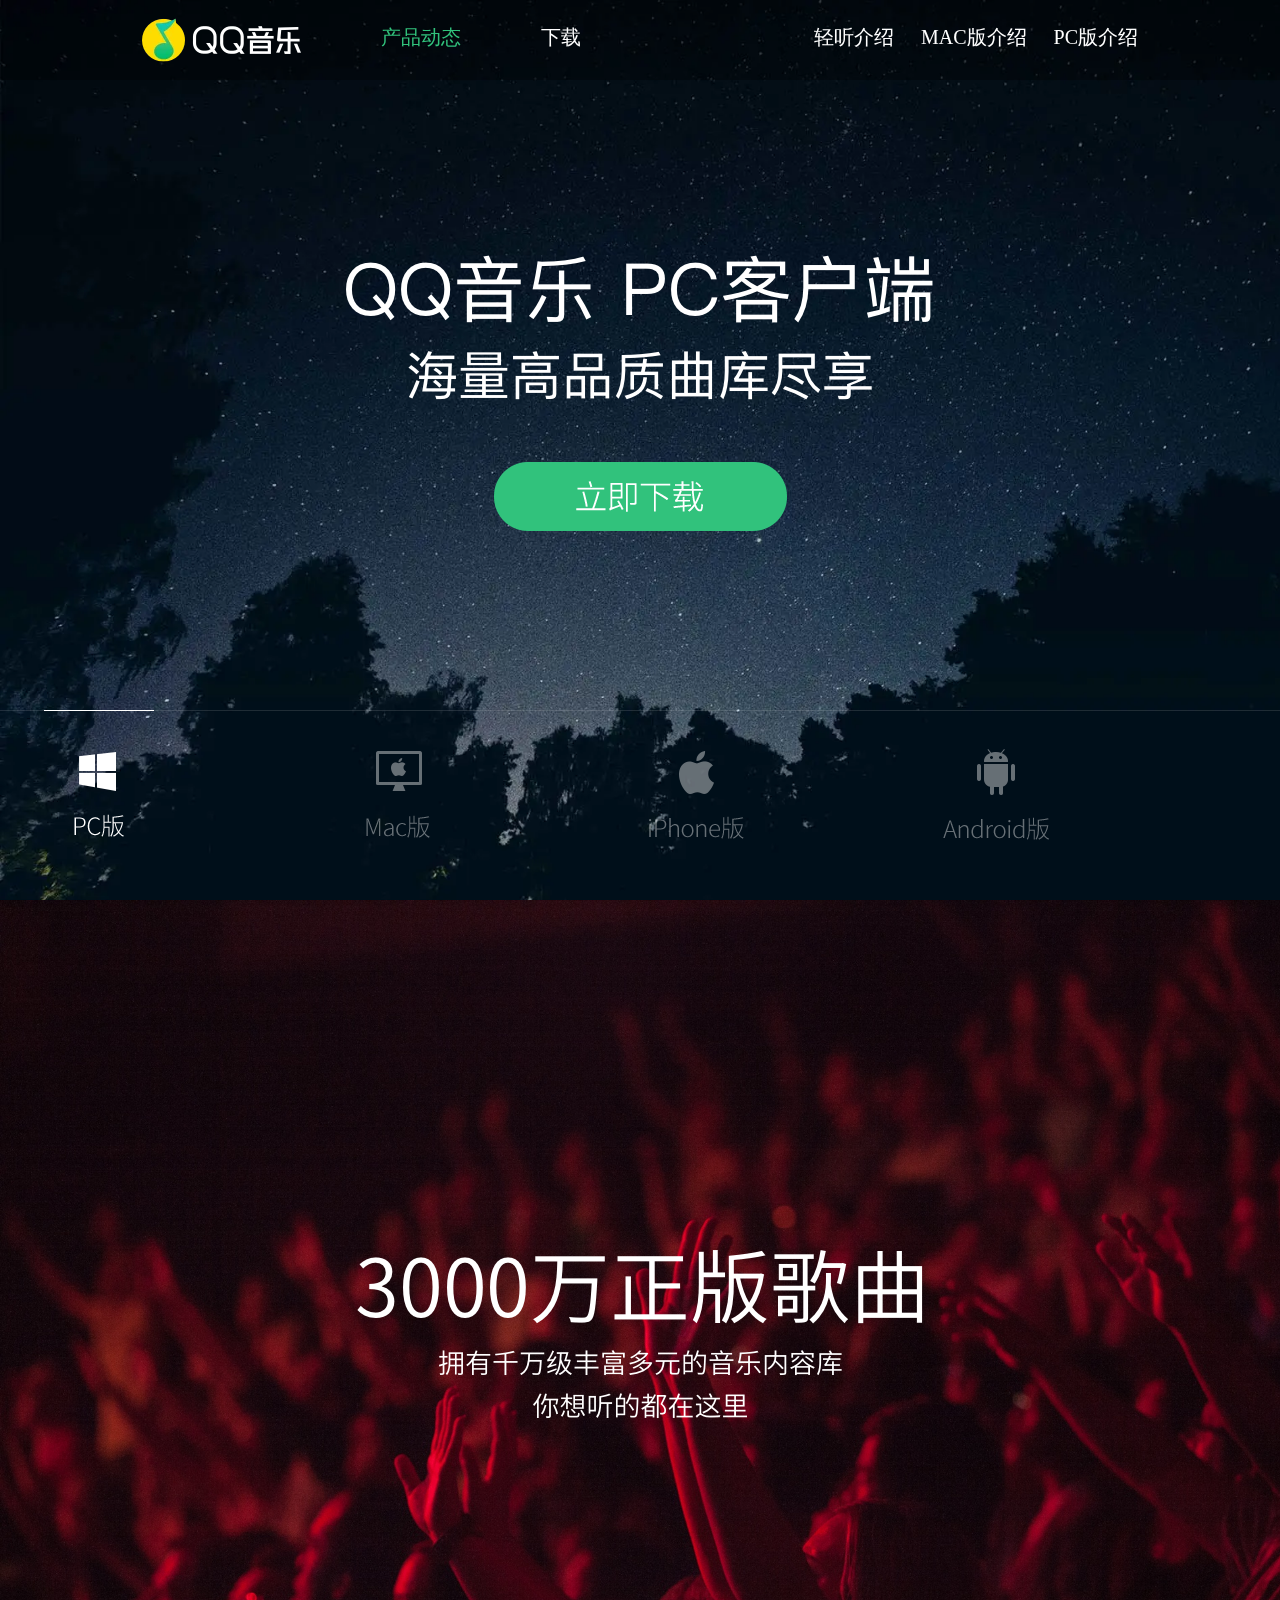
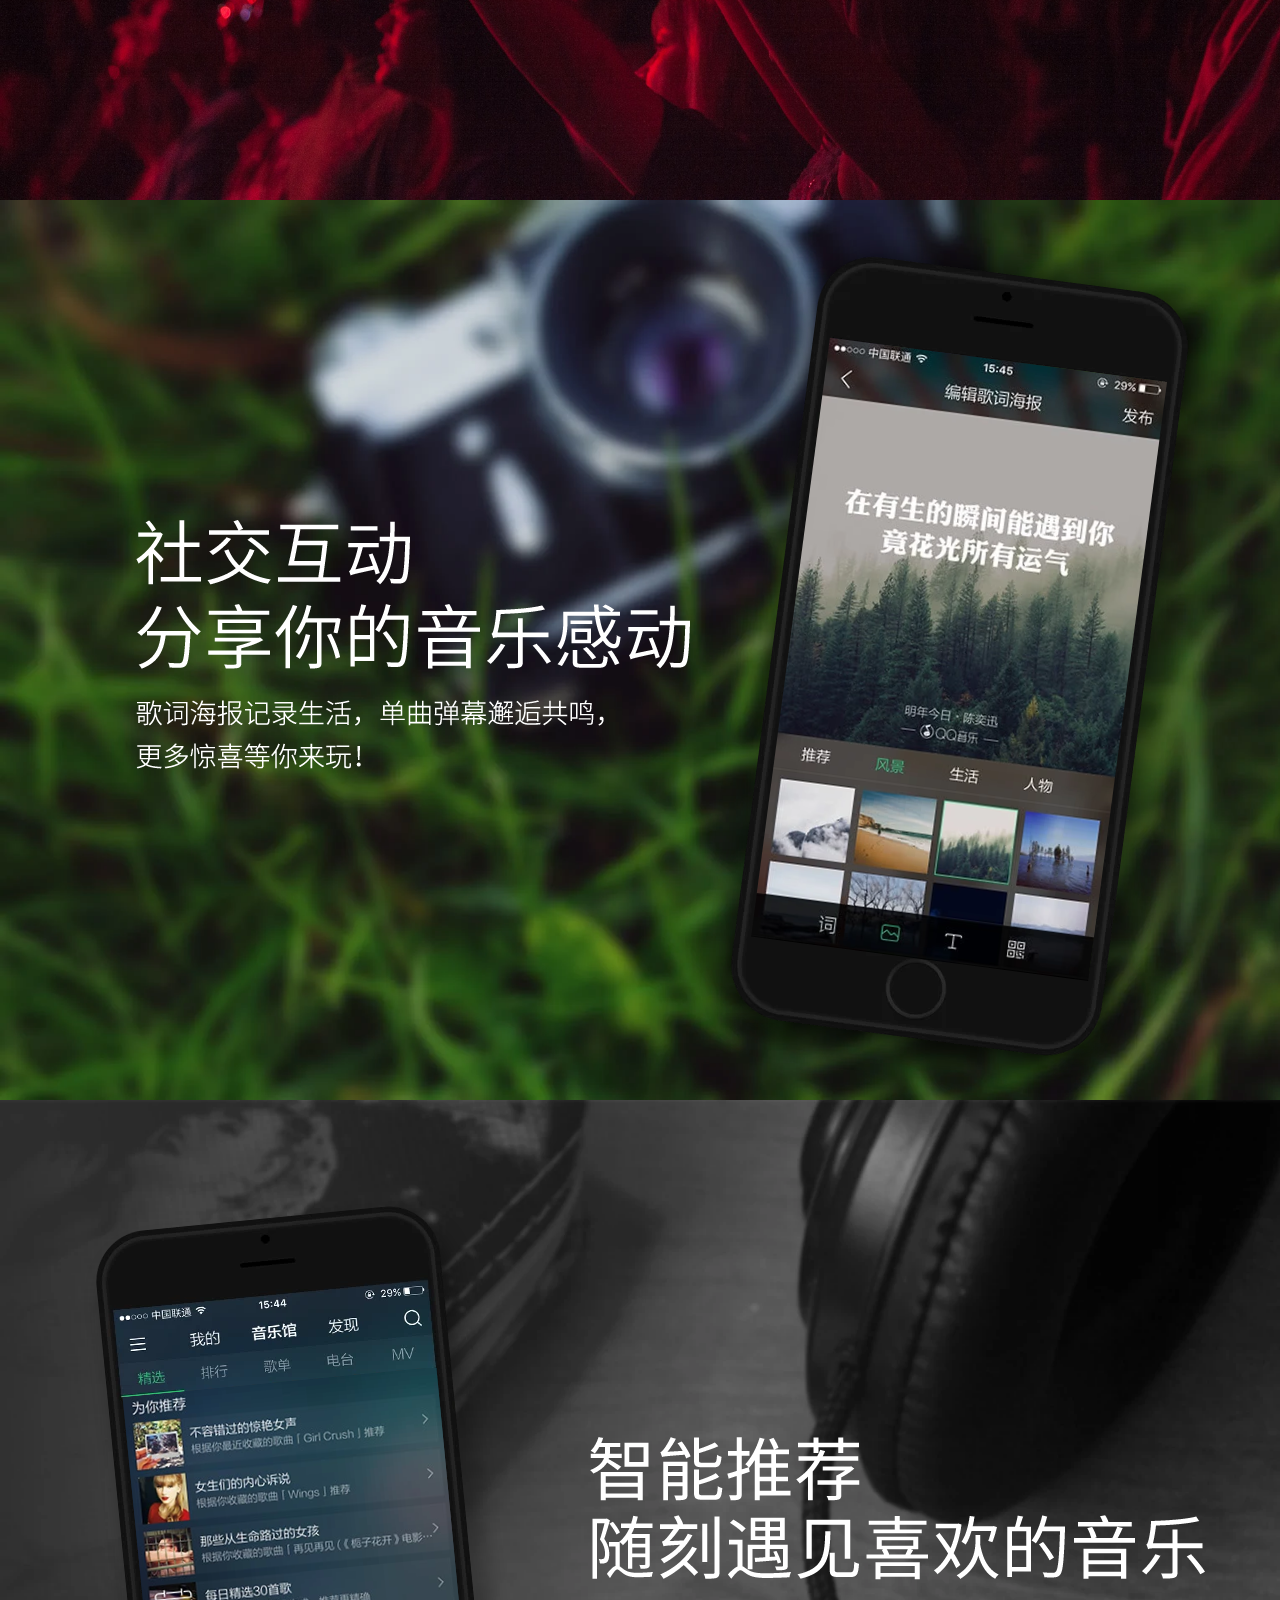
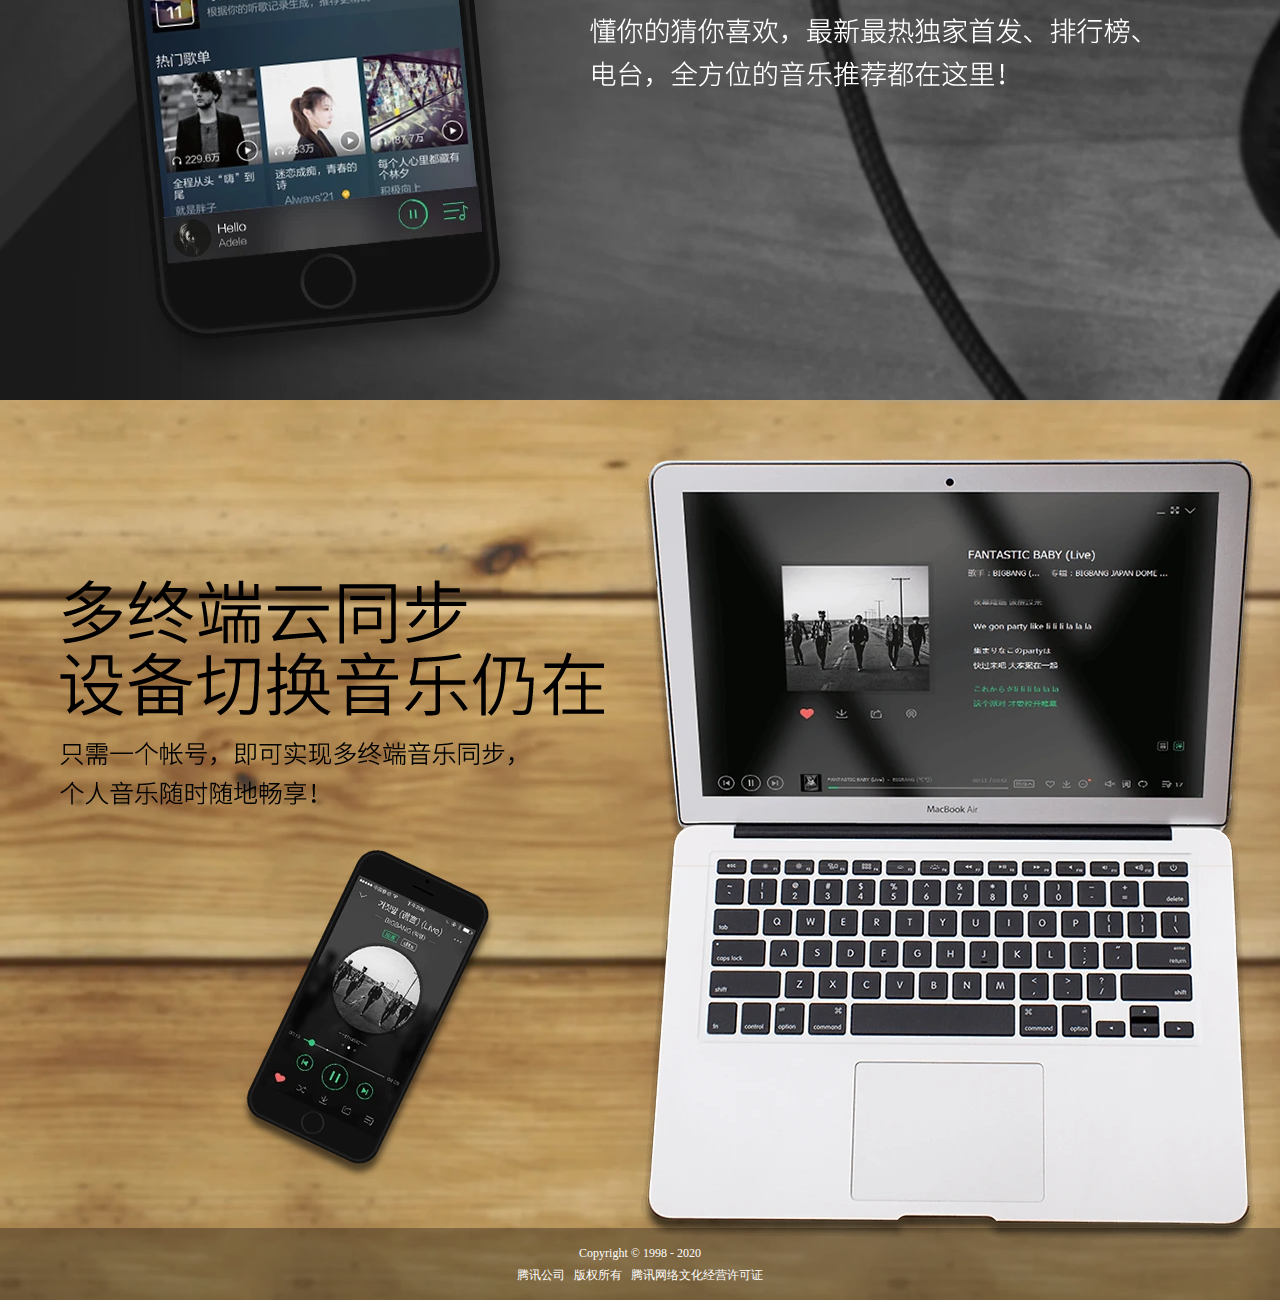
==== commit d403d255: "下载页开发完成" ====
--- a/index.html
+++ b/index.html
@@ -41,8 +41,22 @@
       <div class="lyric"></div>
     </div>
   </div>
-  <div class="full-screen recommend"></div>
+  <div class="full-screen recommend">
+    <h2 class="download-sprite recommend-title"></h2>
+    <p class="download-sprite recommend-desc"></p>
+    <div class="phone-container">
+      <div class="phone-box"></div>
+      <div class="like"></div>
+    </div>
+  </div>
   <div class="full-screen platform">
+    <h2 class="download-sprite title"></h2>
+    <p class="download-sprite desc"></p>
+    <div class="mac">
+      <div class="mac2"></div>
+    </div>
+    <div class="phone">
+    </div>
     <div class="footer">
       <p>Copyright © 1998 - 2020</p>
       <p>
--- a/styles/index.css
+++ b/styles/index.css
@@ -231,4 +231,104 @@
   width: 350px;
   height: 604px;
   background-image: url(../images/download/lyric_phone2.webp);
-}
+  background-repeat: no-repeat;
+}
+.recommend .recommend-title{
+  position: absolute;
+  top: 50%;
+  left: 50%;
+  margin-left: -50px;
+  margin-top: -113px;
+  width: 615px;
+  height: 143px;
+  background-position: 0 -157px;
+}
+
+.recommend .recommend-desc{
+  position: absolute;
+  top: 50%;
+  left: 50%;
+  margin-left: -50px;
+  margin-top: 68px;
+  width: 550px;
+  height: 69px;
+  background-position: 0 -778px;
+}
+.recommend .phone-container{
+  position: absolute;
+  top: 50%;
+  left: 50%;
+  margin-left: -556px;
+  margin-top: -349px;
+  width: 520px;
+  height: 807px;
+}
+.recommend .phone-container .phone-box{
+  position: absolute;
+  top: 0;
+  left: 0;
+  width: 450px;
+  height: 778px;
+  background-image: url(../images/download/like_phonebox.webp);
+  z-index: 3;
+}
+.recommend .phone-container .like{
+  position: absolute;
+  top: 176px;
+  left: 61px;
+  width: 374px;
+  height: 500px;
+  background-image: url(../images/download/like_phone.webp);
+  transform: rotate(-5.5deg);
+  background-repeat: no-repeat;
+  z-index: 2;
+}
+
+.platform .title{
+  position: absolute;
+  top: 50%;
+  left: 50%;
+  margin-left: -580px;
+  margin-top: -270px;
+  width: 544px;
+  height: 136px;
+  background-position: 0 -630px;
+}
+.platform .desc{
+  position: absolute;
+  top: 50%;
+  left: 50%;
+  margin-left: -580px;
+  margin-top: -108px;
+  width: 454px;
+  height: 63px;
+  background-position: -562px -778px;
+}
+.platform .phone{
+  position: absolute;
+  top: 50%;
+  left: 50%;
+  margin-left: -400px;
+  margin-top: 0;
+  width: 255px;
+  height: 329px;
+  background-image: url(../images/download/synchro_phone.webp);
+}
+.platform .mac{
+  position: absolute;
+  top: 50%;
+  left: 50%;
+  margin-top: -392px;
+  width: 620px;
+  height: 784px;
+  background: url(../images/download/synchro_mac1.webp) 0 0 no-repeat;
+  z-index: 2;
+}
+.platform .mac2{
+  position: absolute;
+  bottom: 0;
+  left: 0;
+  width: 620px;
+  height: 376px;
+  background: url(../images/download/synchro_mac2.webp) 0 0 no-repeat;
+}